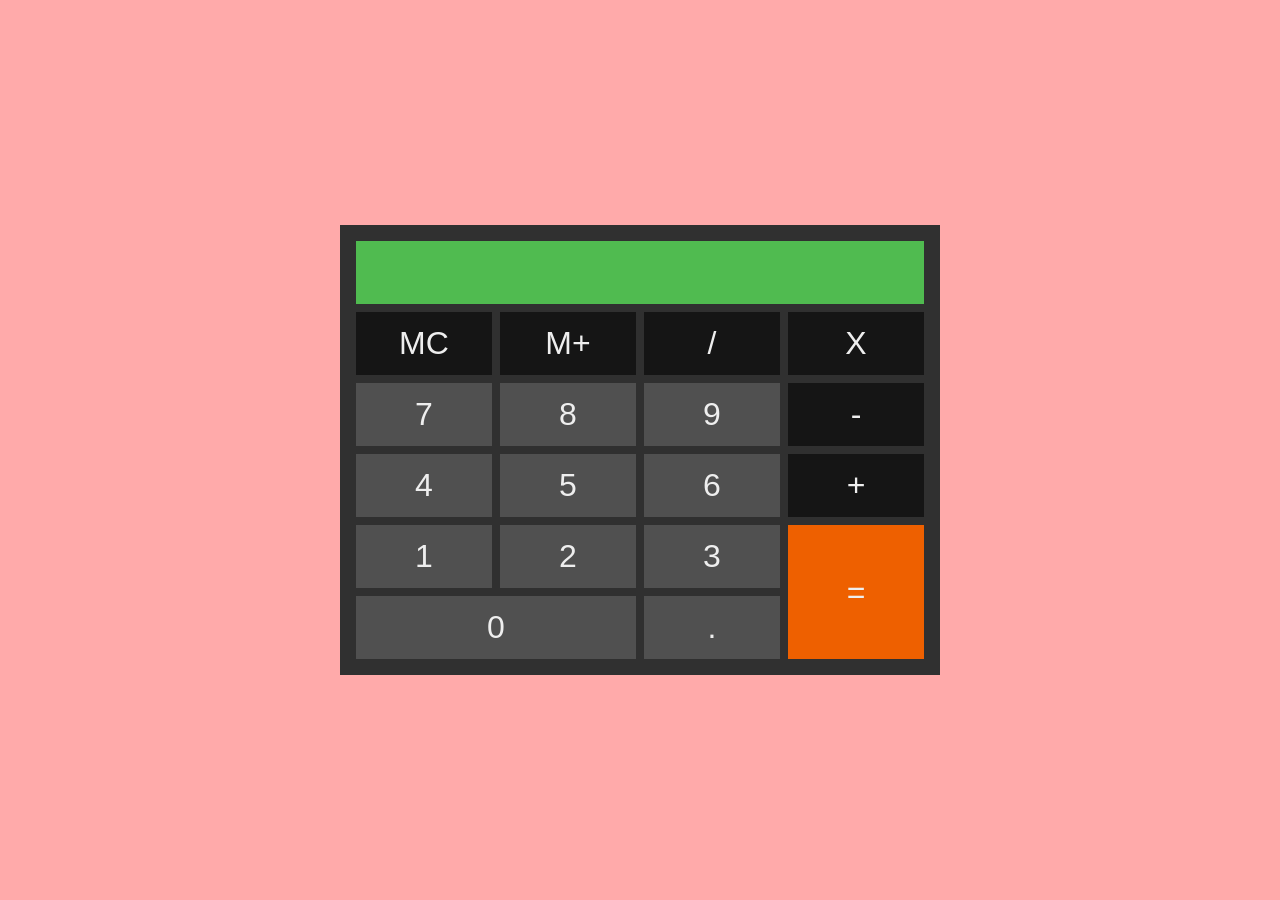
==== interface.html @ b9fafeae "HTML and simple CSS complete" ====
<!DOCTYPE html>
<html lang="en">
<head>
  <meta charset="UTF-8">
  <meta http-equiv="X-UA-Compatible" content="IE=edge">
  <meta name="viewport" content="width=device-width, initial-scale=1.0">
  <link rel="stylesheet" href="style.css">
  <title>Simple Calculator</title>
</head>
<body>
  <div class="calculator">
    <div id="screen"></div>
    <button class="operator" id="memory-clear">MC</button>
    <button class="operator" id="memory-plus">M+</button>
    <button class="operator" id="btn-divide">/</button>
    <button class="operator" id="btn-multiply">X</button>
    <button>7</button>
    <button>8</button>
    <button>9</button>
    <button class="operator" id="btn-minus">-</button>
    <button>4</button>
    <button>5</button>
    <button>6</button>
    <button class="operator" id="btn-plus">+</button>
    <button>1</button>
    <button>2</button>
    <button>3</button>
    <button id="btn-equals">=</button>
    <button id="zero">0</button>
    <button id="btn-dot">.</button>
  </div>
</body>
</html>
---- style.css ----
* {
  margin: 0;
  padding: 0;

  background-color: #ffaaaa;
}

body {
  display: flex;
  width: 100vw;
  height: 100vh;
  justify-content: center;
  align-items: center;;
}

.calculator {
  width: clamp(300px, 50%, 600px);
  height: 50%;
  box-sizing: border-box;
  padding: 16px;
  display: grid;
  grid-template-columns: repeat(4, 1fr);
  grid-template-rows: repeat(6, 1fr);
  gap: 8px;

  background-color: #303030;
}

#screen {
  grid-column-start: 1;
  grid-column-end: 5;

  background-color: #50bb50;
}

#btn-equals {
  grid-column-start: 4;
  grid-row-start: 5;
  grid-row-end: 7;

  background-color: #ee6000;
}

#zero {
  grid-column-start: 1;
  grid-column-end: 3;
}

button {
  background-color: #505050;
  color: #eee;
  border: none;

  font-size: 2rem;

  cursor: pointer;
}

.operator {
  background-color: #151515;
}
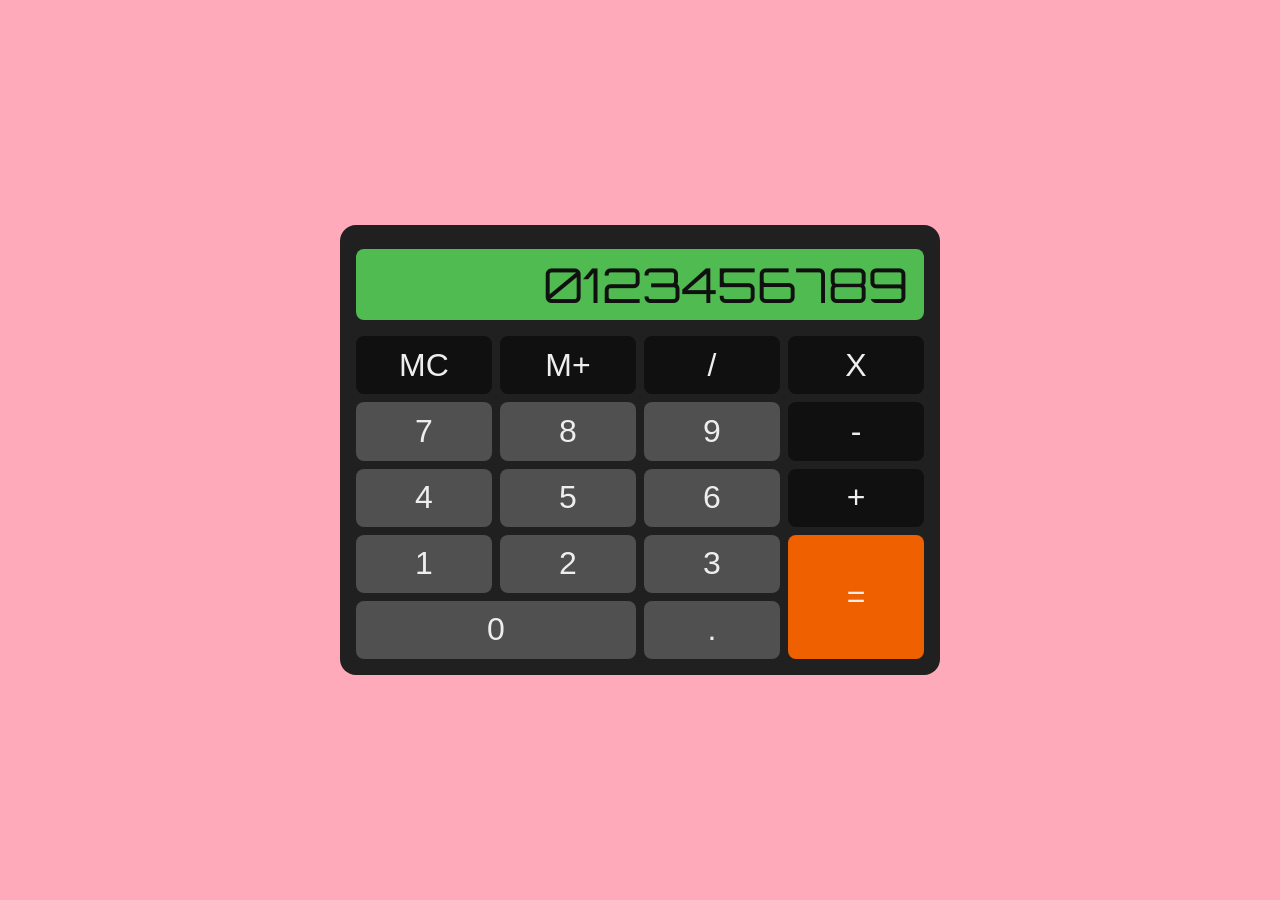
==== commit 86386ffc: "CSS hover fx" ====
--- a/interface.html
+++ b/interface.html
@@ -1,33 +1,41 @@
 <!DOCTYPE html>
 <html lang="en">
+
 <head>
   <meta charset="UTF-8">
   <meta http-equiv="X-UA-Compatible" content="IE=edge">
   <meta name="viewport" content="width=device-width, initial-scale=1.0">
+
   <link rel="stylesheet" href="style.css">
+  <style>
+    @import url('https://fonts.googleapis.com/css2?family=Orbitron&display=swap');
+  </style>
+
   <title>Simple Calculator</title>
 </head>
+
 <body>
   <div class="calculator">
-    <div id="screen"></div>
+    <div id="screen">0123456789</div>
     <button class="operator" id="memory-clear">MC</button>
     <button class="operator" id="memory-plus">M+</button>
     <button class="operator" id="btn-divide">/</button>
     <button class="operator" id="btn-multiply">X</button>
-    <button>7</button>
-    <button>8</button>
-    <button>9</button>
+    <button class="number">7</button>
+    <button class="number">8</button>
+    <button class="number">9</button>
     <button class="operator" id="btn-minus">-</button>
-    <button>4</button>
-    <button>5</button>
-    <button>6</button>
+    <button class="number">4</button>
+    <button class="number">5</button>
+    <button class="number">6</button>
     <button class="operator" id="btn-plus">+</button>
-    <button>1</button>
-    <button>2</button>
-    <button>3</button>
+    <button class="number">1</button>
+    <button class="number">2</button>
+    <button class="number">3</button>
     <button id="btn-equals">=</button>
-    <button id="zero">0</button>
-    <button id="btn-dot">.</button>
+    <button class="number" id="zero">0</button>
+    <button class="number" id="btn-dot">.</button>
   </div>
 </body>
+
 </html>
--- a/style.css
+++ b/style.css
@@ -2,7 +2,7 @@
   margin: 0;
   padding: 0;
 
-  background-color: #ffaaaa;
+  background-color: #ffaabb;
 }
 
 body {
@@ -20,17 +20,64 @@
   padding: 16px;
   display: grid;
   grid-template-columns: repeat(4, 1fr);
-  grid-template-rows: repeat(6, 1fr);
+  grid-template-rows: 1.5fr repeat(5, 1fr);
   gap: 8px;
 
-  background-color: #303030;
+  background-color: #202020;
+  border-radius: 16px;
 }
 
 #screen {
   grid-column-start: 1;
   grid-column-end: 5;
+  margin: 8px 0;
+  padding: 0 16px;
+  display: flex;
+
+  justify-content: end;
+  align-items: center;
+
+  font-family: 'Orbitron', sans-serif;
+  font-size: 3rem;
+  color: #101010;
 
   background-color: #50bb50;
+  border-radius: 8px;
+}
+
+button {
+  color: #eee;
+  border: none;
+  border-radius: 8px;
+
+  font-size: 2rem;
+
+  cursor: pointer;
+}
+
+.number {
+  background-color: #505050;
+
+  transition: all 0.12s;
+}
+
+.number:hover {
+  background-color: #606060;
+}
+
+.operator {
+  background-color: #101010;
+
+  transition: all 0.12s;
+}
+
+.operator:hover {
+  background-color: #151515;
+}
+
+#zero {
+  grid-column-start: 1;
+  grid-column-end: 3;
 }
 
 #btn-equals {
@@ -39,23 +86,10 @@
   grid-row-end: 7;
 
   background-color: #ee6000;
+
+  transition: all 0.12s;
 }
 
-#zero {
-  grid-column-start: 1;
-  grid-column-end: 3;
-}
-
-button {
-  background-color: #505050;
-  color: #eee;
-  border: none;
-
-  font-size: 2rem;
-
-  cursor: pointer;
-}
-
-.operator {
-  background-color: #151515;
+#btn-equals:hover {
+  background-color: #cc5000;
 }
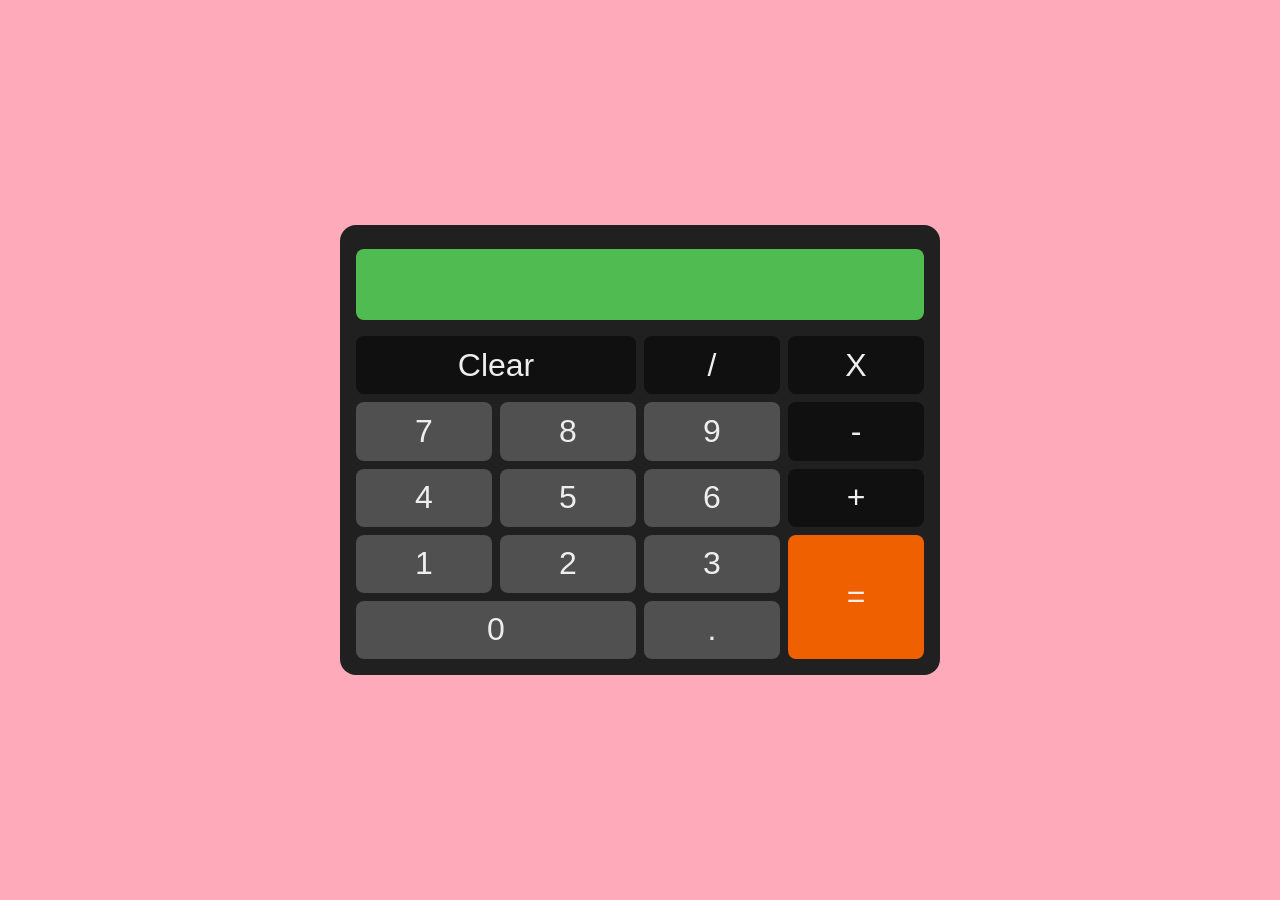
==== commit f680d71e: "Numbers and '+' updating screen" ====
--- a/interface.html
+++ b/interface.html
@@ -7,6 +7,7 @@
   <meta name="viewport" content="width=device-width, initial-scale=1.0">
 
   <link rel="stylesheet" href="style.css">
+  <script src="script.js"></script>
   <style>
     @import url('https://fonts.googleapis.com/css2?family=Orbitron&display=swap');
   </style>
@@ -16,25 +17,24 @@
 
 <body>
   <div class="calculator">
-    <div id="screen">0123456789</div>
-    <button class="operator" id="memory-clear">MC</button>
-    <button class="operator" id="memory-plus">M+</button>
+    <div id="screen"></div>
+    <button class="operator" id="clear">Clear</button>
     <button class="operator" id="btn-divide">/</button>
     <button class="operator" id="btn-multiply">X</button>
-    <button class="number">7</button>
-    <button class="number">8</button>
-    <button class="number">9</button>
+    <button class="number" value="7">7</button>
+    <button class="number" value="8">8</button>
+    <button class="number" value="9">9</button>
     <button class="operator" id="btn-minus">-</button>
-    <button class="number">4</button>
-    <button class="number">5</button>
-    <button class="number">6</button>
-    <button class="operator" id="btn-plus">+</button>
-    <button class="number">1</button>
-    <button class="number">2</button>
-    <button class="number">3</button>
+    <button class="number" value="4">4</button>
+    <button class="number" value="5">5</button>
+    <button class="number" value="6">6</button>
+    <button class="operator" id="btn-plus" value="+">+</button>
+    <button class="number" value="1">1</button>
+    <button class="number" value="2">2</button>
+    <button class="number" value="3">3</button>
     <button id="btn-equals">=</button>
-    <button class="number" id="zero">0</button>
-    <button class="number" id="btn-dot">.</button>
+    <button class="number" value="0" id="zero">0</button>
+    <button class="number" value="." id="btn-dot">.</button>
   </div>
 </body>
 
--- a/style.css
+++ b/style.css
@@ -40,6 +40,7 @@
   font-family: 'Orbitron', sans-serif;
   font-size: 3rem;
   color: #101010;
+  overflow: hidden;
 
   background-color: #50bb50;
   border-radius: 8px;
@@ -75,6 +76,11 @@
   background-color: #151515;
 }
 
+#clear {
+  grid-column-start: 1;
+  grid-column-end: 3;
+}
+
 #zero {
   grid-column-start: 1;
   grid-column-end: 3;
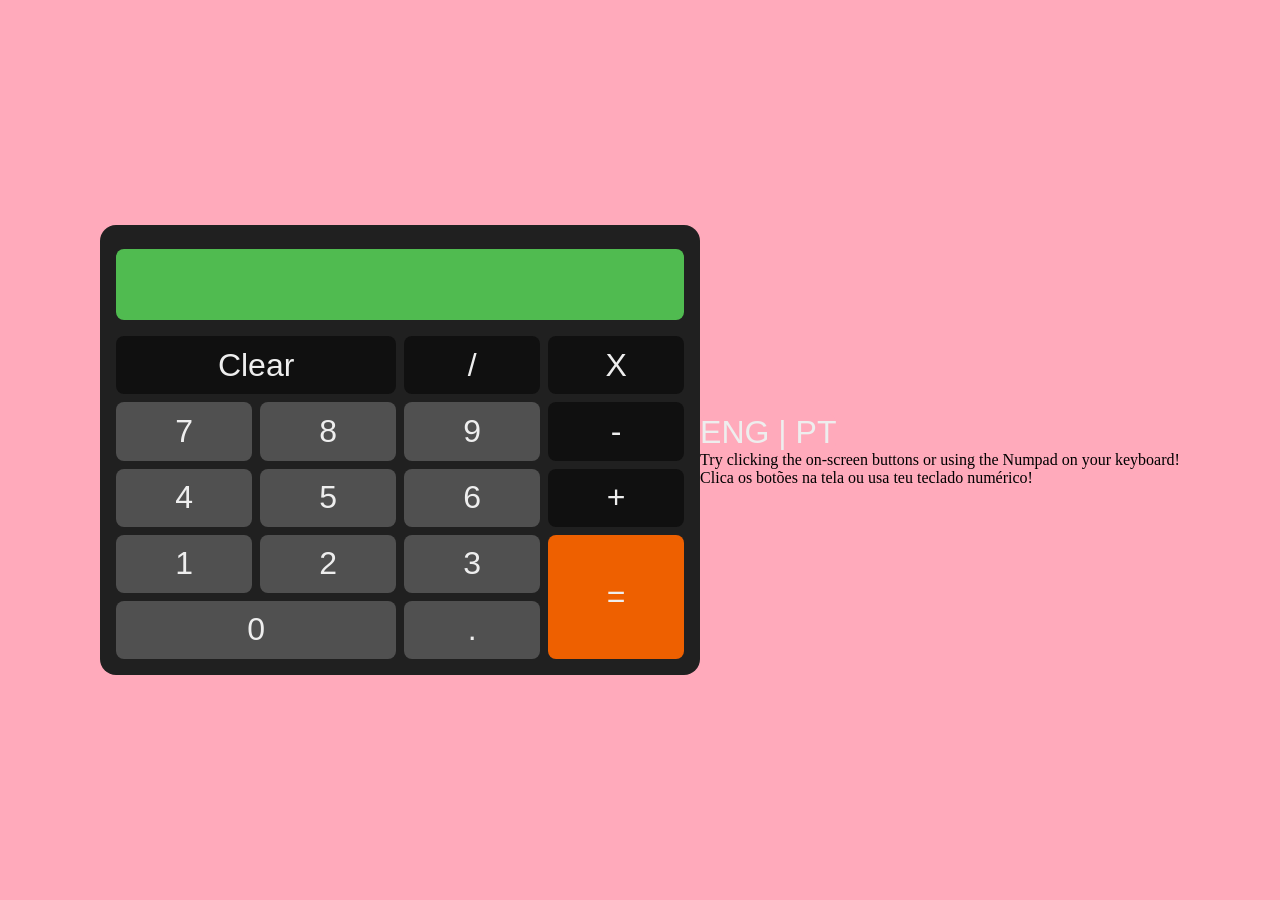
==== commit edae63ce: "Intructions (HTML) created" ====
--- a/interface.html
+++ b/interface.html
@@ -19,12 +19,12 @@
   <div class="calculator">
     <div id="screen"></div>
     <button class="operator" id="clear">Clear</button>
-    <button class="operator" id="btn-divide">/</button>
-    <button class="operator" id="btn-multiply">X</button>
+    <button class="operator" id="btn-divide" value="/">/</button>
+    <button class="operator" id="btn-multiply" value="x">X</button>
     <button class="number" value="7">7</button>
     <button class="number" value="8">8</button>
     <button class="number" value="9">9</button>
-    <button class="operator" id="btn-minus">-</button>
+    <button class="operator" id="btn-minus" value="-">-</button>
     <button class="number" value="4">4</button>
     <button class="number" value="5">5</button>
     <button class="number" value="6">6</button>
@@ -36,6 +36,12 @@
     <button class="number" value="0" id="zero">0</button>
     <button class="number" value="." id="btn-dot">.</button>
   </div>
+
+  <div class="instructions">
+    <button>ENG | PT</button>
+    <p>Try clicking the on-screen buttons or using the Numpad on your keyboard!</p>
+    <p>Clica os botões na tela ou usa teu teclado numérico!</p>
+  </div>
 </body>
 
 </html>
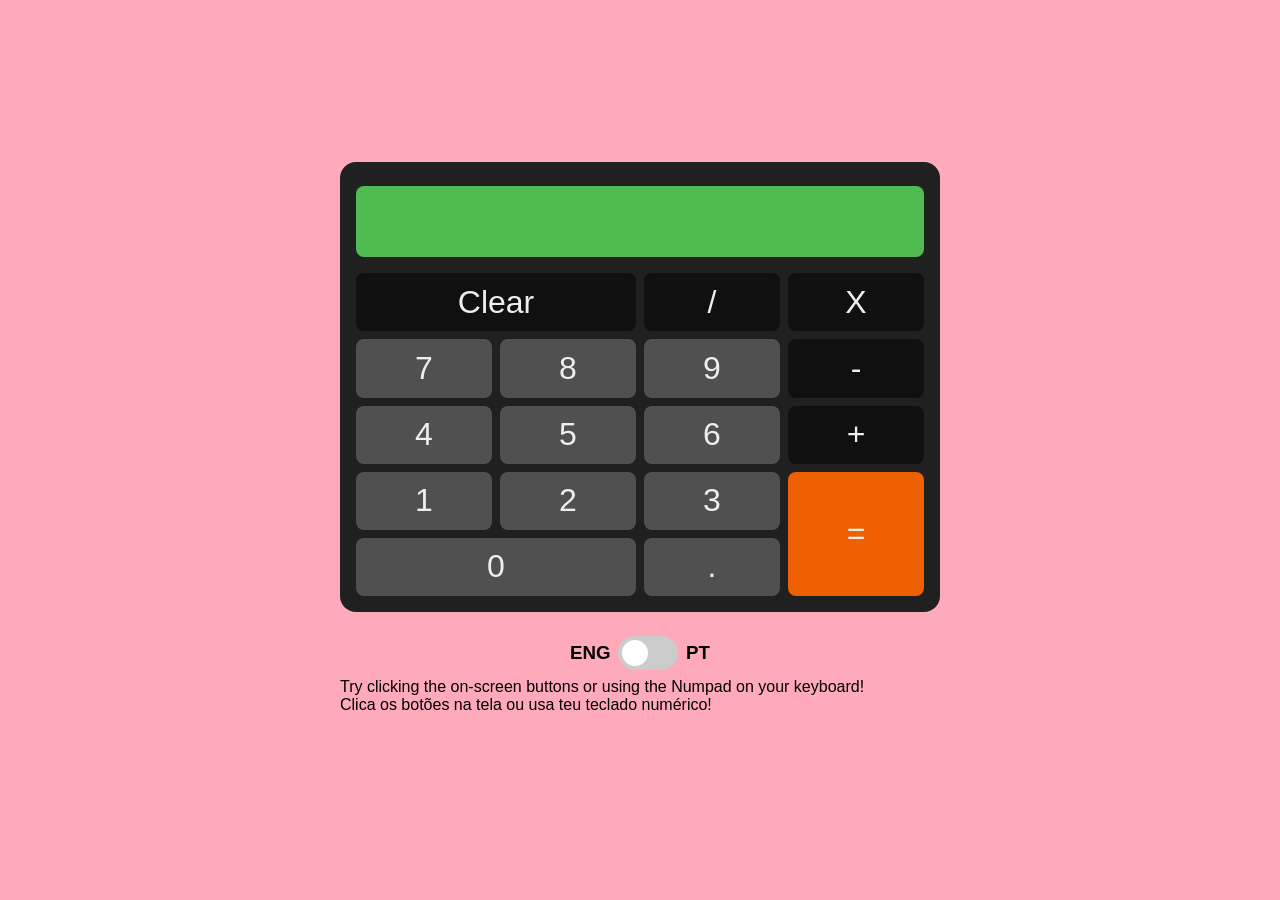
==== commit d5c432b8: "Slider switch added (CSS)" ====
--- a/interface.html
+++ b/interface.html
@@ -38,9 +38,16 @@
   </div>
 
   <div class="instructions">
-    <button>ENG | PT</button>
-    <p>Try clicking the on-screen buttons or using the Numpad on your keyboard!</p>
-    <p>Clica os botões na tela ou usa teu teclado numérico!</p>
+    <div class="switch-container">
+      <h3>ENG</h3>
+      <label class="switch">
+        <input type="checkbox">
+        <span class="slider round"></span>
+      </label>
+      <h3>PT</h3>
+    </div>
+    <p class="eng">Try clicking the on-screen buttons or using the Numpad on your keyboard!</p>
+    <p class="pt">Clica os botões na tela ou usa teu teclado numérico!</p>
   </div>
 </body>
 
--- a/style.css
+++ b/style.css
@@ -10,7 +10,8 @@
   width: 100vw;
   height: 100vh;
   justify-content: center;
-  align-items: center;;
+  align-items: center;
+  flex-direction: column;
 }
 
 .calculator {
@@ -98,4 +99,84 @@
 
 #btn-equals:hover {
   background-color: #cc5000;
-}+}
+
+/* Instructions -------------------------------------------------------------- */
+
+.instructions {
+  margin: 24px;
+  width: clamp(300px, 50%, 600px);
+  display: flex;
+  flex-direction: column;
+  font-family:'Lucida Sans', 'Lucida Sans Regular', 'Lucida Grande', 'Lucida Sans Unicode', Geneva, Verdana, sans-serif
+}
+
+.switch-container {
+  display: flex;
+  align-items: center;
+  width: 140px;
+  align-self: center;
+  margin-bottom: 8px;
+}
+
+.switch {
+  position: relative;
+  display: inline-block;
+  width: 60px;
+  height: 34px;
+  margin: auto;
+  display: flex;
+}
+
+.switch input {
+  opacity: 0;
+  width: 0;
+  height: 0;
+}
+
+.slider {
+  position: absolute;
+  cursor: pointer;
+  top: 0;
+  left: 0;
+  right: 0;
+  bottom: 0;
+  background-color: #ccc;
+  -webkit-transition: .4s;
+  transition: .4s;
+}
+
+.slider::before {
+  position: absolute;
+  content: "";
+  height: 26px;
+  width: 26px;
+  left: 4px;
+  bottom: 4px;
+  background-color: white;
+  -webkit-transition: .4s;
+  transition: .4s;
+}
+
+input:checked + .slider {
+  background-color: #2196F3;
+}
+
+input:focus + .slider {
+  box-shadow: 0 0 1px #2196F3;
+}
+
+input:checked + .slider::before {
+  -webkit-transform: translateX(26px);
+  -ms-transform: translateX(26px);
+  transform: translateX(26px);
+}
+
+.slider.round {
+  border-radius: 34px;
+}
+
+.slider.round::before {
+  border-radius: 50%;
+}
+
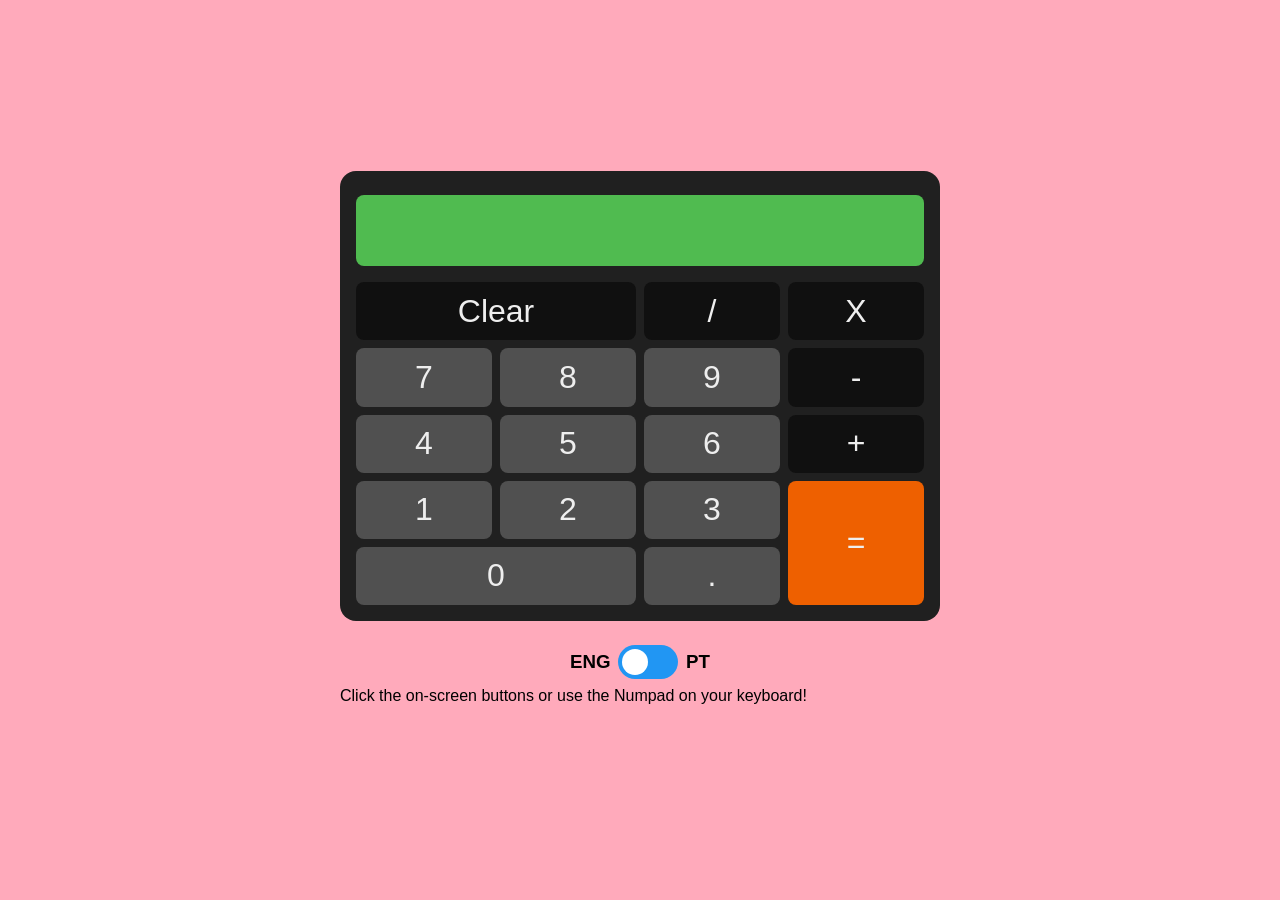
==== commit 1516d5b4: "Toggle instructions ENG-PT tested" ====
--- a/interface.html
+++ b/interface.html
@@ -46,8 +46,8 @@
       </label>
       <h3>PT</h3>
     </div>
-    <p class="eng">Try clicking the on-screen buttons or using the Numpad on your keyboard!</p>
-    <p class="pt">Clica os botões na tela ou usa teu teclado numérico!</p>
+    <p class="show">Click the on-screen buttons or use the Numpad on your keyboard!</p>
+    <p class="hide">Clica os botões na tela ou usa teu teclado numérico!</p>
   </div>
 </body>
 
--- a/style.css
+++ b/style.css
@@ -108,7 +108,8 @@
   width: clamp(300px, 50%, 600px);
   display: flex;
   flex-direction: column;
-  font-family:'Lucida Sans', 'Lucida Sans Regular', 'Lucida Grande', 'Lucida Sans Unicode', Geneva, Verdana, sans-serif
+  font-family:'Lucida Sans', 'Lucida Sans Regular', 'Lucida Grande', 'Lucida Sans Unicode', Geneva, Verdana, sans-serif;
+  position: relative;
 }
 
 .switch-container {
@@ -141,7 +142,7 @@
   left: 0;
   right: 0;
   bottom: 0;
-  background-color: #ccc;
+  background-color: #2196F3;
   -webkit-transition: .4s;
   transition: .4s;
 }
@@ -159,7 +160,7 @@
 }
 
 input:checked + .slider {
-  background-color: #2196F3;
+  background-color: #2cbb57;
 }
 
 input:focus + .slider {
@@ -180,3 +181,14 @@
   border-radius: 50%;
 }
 
+.instructions > p {
+  
+}
+
+.hide {
+  background-color: #50bb50;
+  width: 100%;
+  position: absolute;
+  top: 42px;
+  display: none;
+}
